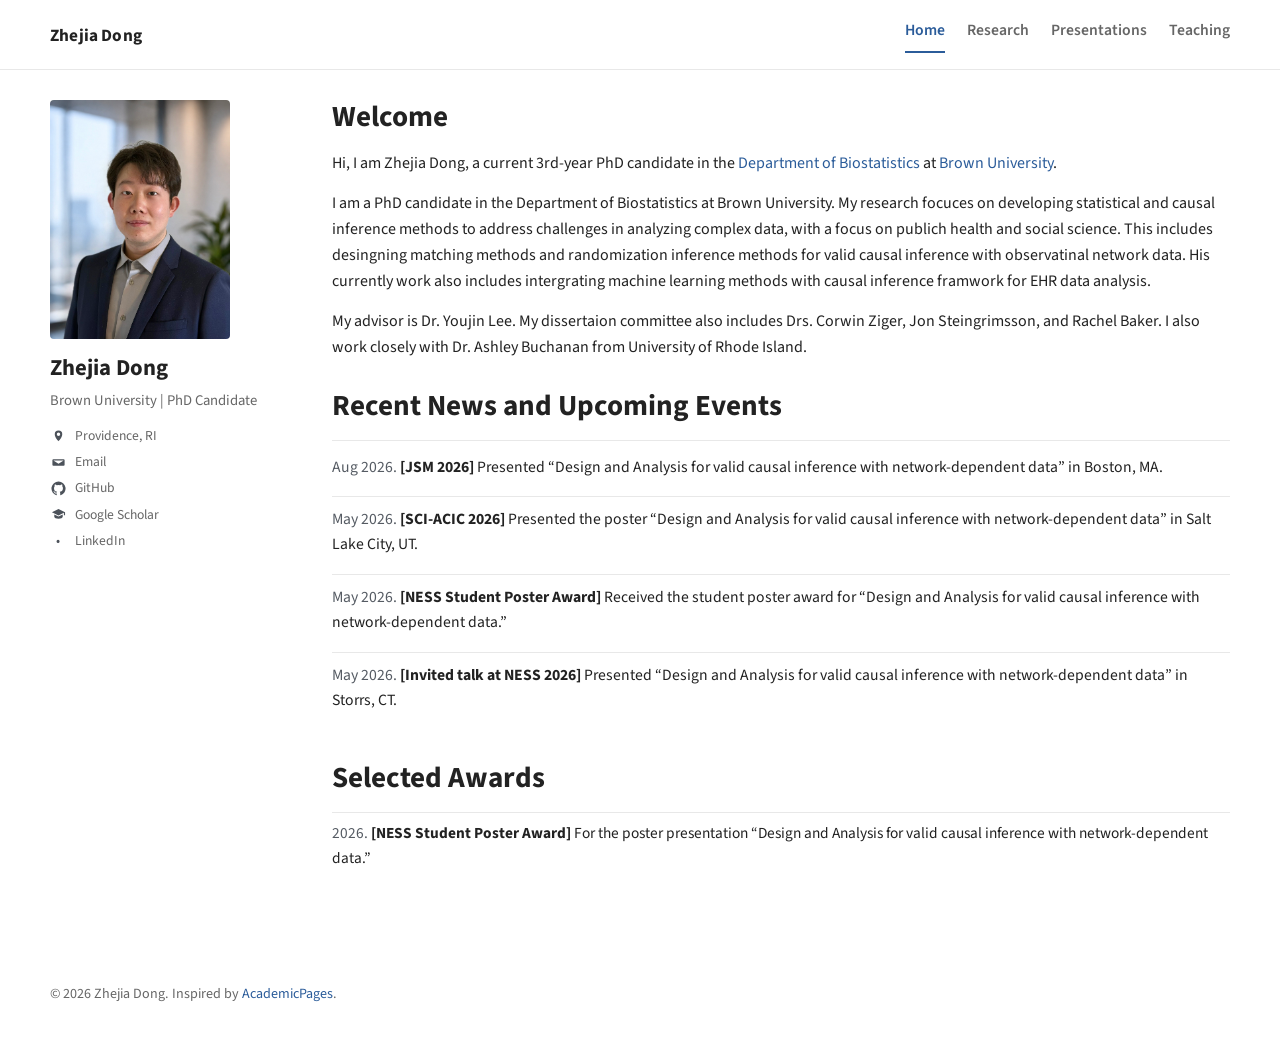
==== index.html @ 293a19c8 "backup: snapshot before markdown migration" ====
<!DOCTYPE html>
<html lang="en">
<head>
  <meta charset="UTF-8" />
  <meta name="viewport" content="width=device-width, initial-scale=1.0" />
  <title>Home | Zhejia Dong</title>
  <link rel="preconnect" href="https://fonts.googleapis.com">
  <link rel="preconnect" href="https://fonts.gstatic.com" crossorigin>
  <link href="https://fonts.googleapis.com/css2?family=Source+Sans+3:wght@400;600;700&display=swap" rel="stylesheet">
  <link rel="stylesheet" href="assets/style.css" />
</head>
<body data-page="home">
  <header class="site-header">
    <div class="site-header__inner">
      <a class="site-brand" href="index.html" data-brand-name>Zhejia Dong</a>
      <nav class="site-nav" aria-label="Main navigation">
        <a href="index.html" data-nav="home">Home</a>
        <a href="research.html" data-nav="research">Research</a>
        <a href="presentations.html" data-nav="presentations">Presentations</a>
        <a href="teaching.html" data-nav="teaching">Teaching</a>
      </nav>
    </div>
  </header>

  <main class="layout">
    <aside class="sidebar" aria-label="Profile sidebar">
      <div class="profile-card">
        <img class="profile-card__photo" src="assets/images/avatar-placeholder.svg" alt="Profile placeholder" data-profile-photo />
        <h1 class="profile-card__name" data-profile-name>Zhejia Dong</h1>
        <p class="profile-card__title" data-profile-title>Assistant Professor / Researcher</p>
        <ul class="profile-card__links" data-profile-links></ul>
      </div>
    </aside>

    <article class="content-column">
      <section class="content-panel hero-panel">
        <h2 class="content-panel__title">Welcome</h2>
        <div class="rich-text" data-home-intro></div>
      </section>

      <section class="content-panel">
        <h2 class="content-panel__title">Recent News and Upcoming Events</h2>
        <div class="news-list" data-news-list></div>
      </section>

      <section class="content-panel">
        <h2 class="content-panel__title">Selected Awards</h2>
        <div class="news-list news-list--compact" data-awards-list></div>
      </section>
    </article>
  </main>

  <footer class="site-footer">
    <p data-site-footer></p>
  </footer>

  <script src="assets/site-data.js"></script>
  <script src="assets/site.js"></script>
</body>
</html>
---- assets/style.css ----
:root {
  --bg: #ffffff;
  --text: #222222;
  --muted: #666666;
  --line: #e8e8e8;
  --accent: #2b5c9a;
  --max-width: 1180px;
  --sidebar-width: 240px;
}

* { box-sizing: border-box; }
html { scroll-behavior: smooth; }
body {
  margin: 0;
  font-family: 'Source Sans 3', -apple-system, BlinkMacSystemFont, 'Segoe UI', sans-serif;
  background: var(--bg);
  color: var(--text);
  line-height: 1.62;
}

a {
  color: var(--accent);
  text-decoration: none;
}

a:hover {
  text-decoration: underline;
}

.site-header {
  background: #ffffff;
  border-bottom: 1px solid var(--line);
}

.site-header__inner,
.layout,
.site-footer {
  width: min(calc(100% - 40px), var(--max-width));
  margin: 0 auto;
}

.site-header__inner {
  display: flex;
  justify-content: space-between;
  align-items: center;
  gap: 24px;
  padding: 18px 0 16px;
}

.site-brand {
  color: var(--text);
  font-size: 1.08rem;
  font-weight: 700;
  letter-spacing: 0.01em;
}

.site-nav {
  display: flex;
  flex-wrap: wrap;
  gap: 22px;
}

.site-nav a {
  color: var(--muted);
  font-size: 0.98rem;
  font-weight: 600;
  padding-bottom: 8px;
  border-bottom: 2px solid transparent;
}

.site-nav a.is-active {
  color: var(--accent);
  border-color: var(--accent);
}

.layout {
  display: grid;
  grid-template-columns: minmax(210px, var(--sidebar-width)) minmax(0, 1fr);
  gap: 42px;
  padding: 30px 0 54px;
  align-items: start;
}

.sidebar {
  position: sticky;
  top: 28px;
}

.profile-card {
  padding: 0;
}

.profile-card__photo {
  width: 100%;
  max-width: 180px;
  height: auto;
  display: block;
  margin: 0 0 16px;
  border-radius: 4px;
  object-fit: cover;
}

.profile-card__name {
  margin: 0 0 8px;
  font-size: 1.42rem;
  line-height: 1.15;
  font-weight: 700;
}

.profile-card__title {
  margin: 0 0 14px;
  color: var(--muted);
  font-size: 0.92rem;
}

.profile-card__links {
  list-style: none;
  margin: 0;
  padding: 0;
}

.profile-card__links li {
  display: flex;
  align-items: center;
  gap: 9px;
  margin: 0 0 8px;
  color: var(--muted);
  font-size: 0.85rem;
  line-height: 1.35;
}

.profile-card__links span.label {
  display: inline-block;
  min-width: 78px;
  color: var(--text);
  font-weight: 700;
}

.profile-card__links a {
  color: var(--muted);
}

.profile-card__links a:hover {
  color: var(--accent);
}

.profile-link-icon {
  display: inline-flex;
  width: 16px;
  min-width: 16px;
  justify-content: center;
  align-items: center;
  color: #4c525a;
  line-height: 1;
}

.profile-link-icon svg {
  width: 15px;
  height: 15px;
  fill: currentColor;
}

.profile-link-icon--text {
  font-size: 0.9rem;
  font-weight: 700;
}

.content-column {
  min-width: 0;
}

.content-panel {
  padding: 0;
  margin: 0 0 32px;
}

.hero-panel {
  margin-bottom: 28px;
}

.content-panel__title,
.content-panel__subtitle {
  margin: 0 0 16px;
  color: var(--text);
  line-height: 1.2;
}

.content-panel__title {
  font-size: 1.82rem;
  font-weight: 700;
}

.content-panel__subtitle {
  font-size: 1.28rem;
  font-weight: 700;
  margin-top: 26px;
}

.rich-text p {
  margin: 0 0 14px;
  font-size: 1rem;
}

.news-list {
  display: block;
}

.news-item {
  padding: 10px 0 16px;
  border-top: 1px solid var(--line);
}

.news-item:first-child {
  padding-top: 14px;
}

.news-item__lead {
  margin: 0;
  font-size: 0.98rem;
  line-height: 1.62;
}

.news-item__date {
  color: #555b63;
}

.news-item__label {
  font-weight: 700;
}

.news-item__details {
  margin: 6px 0 0 22px;
  padding-left: 18px;
  color: #4e555d;
  font-size: 0.96rem;
  font-style: italic;
}

.news-list--compact .news-item {
  padding: 8px 0 12px;
}

.news-list--compact .news-item__lead {
  font-size: 0.96rem;
}

.timeline-list,
.card-list {
  display: block;
}

.timeline-item,
.info-card {
  padding: 12px 0 14px;
  border: 0;
  border-bottom: 1px solid var(--line);
  background: transparent;
}

.timeline-item:first-child,
.info-card:first-child {
  padding-top: 4px;
}

.timeline-item:last-child,
.info-card:last-child {
  border-bottom: 0;
}

.timeline-item__meta,
.info-card__meta {
  color: var(--muted);
  font-size: 0.92rem;
  margin-bottom: 6px;
}

.timeline-item__title,
.info-card__title {
  margin: 0 0 6px;
  font-size: 1.04rem;
  line-height: 1.35;
}

.timeline-item__body,
.info-card__body {
  margin: 0;
  font-size: 0.98rem;
}

.info-card__award,
.info-card__note {
  margin: 6px 0 0;
  font-size: 0.92rem;
}

.info-card__award {
  color: var(--text);
  font-weight: 600;
}

.info-card__note {
  color: var(--muted);
}

.pill-row {
  display: flex;
  flex-wrap: wrap;
  gap: 8px;
  margin-top: 10px;
}

.pill {
  display: inline-flex;
  align-items: center;
  border-radius: 999px;
  background: #f3f6fb;
  color: var(--accent);
  padding: 4px 10px;
  font-size: 0.82rem;
  font-weight: 600;
}

.link-row {
  display: flex;
  flex-wrap: wrap;
  gap: 16px;
  margin-top: 8px;
}

.link-row a {
  font-weight: 600;
  font-size: 0.92rem;
}

.presentation-list {
  display: block;
}

.presentation-year {
  margin: 0 0 14px;
  font-size: 0.94rem;
  font-weight: 700;
  color: #4b5259;
}

.presentation-item {
  margin: 0 0 24px;
}

.presentation-line,
.presentation-title,
.presentation-award,
.presentation-note {
  margin: 0;
}

.presentation-line {
  font-size: 0.96rem;
  line-height: 1.55;
  color: #495058;
}

.presentation-month {
  font-weight: 500;
}

.presentation-tag {
  font-weight: 700;
}

.presentation-title {
  margin-top: 2px;
  font-size: 0.96rem;
  line-height: 1.55;
  color: var(--text);
}

.presentation-award,
.presentation-note {
  margin-top: 4px;
  font-size: 0.92rem;
}

.presentation-award {
  font-weight: 600;
}

.site-footer {
  padding: 0 0 36px;
  color: var(--muted);
  font-size: 0.88rem;
}

@media (max-width: 920px) {
  .layout {
    grid-template-columns: 1fr;
    gap: 28px;
  }

  .sidebar {
    position: static;
  }

  .profile-card__photo {
    max-width: 170px;
  }
}

@media (max-width: 640px) {
  .site-header__inner {
    flex-direction: column;
    align-items: flex-start;
  }

  .site-nav {
    gap: 16px;
  }

  .content-panel__title {
    font-size: 1.7rem;
  }

  .content-panel__subtitle {
    font-size: 1.28rem;
  }

  .rich-text p,
  .news-item__lead,
  .presentation-line,
  .presentation-title,
  .timeline-item__body,
  .info-card__body {
    font-size: 0.96rem;
  }
}
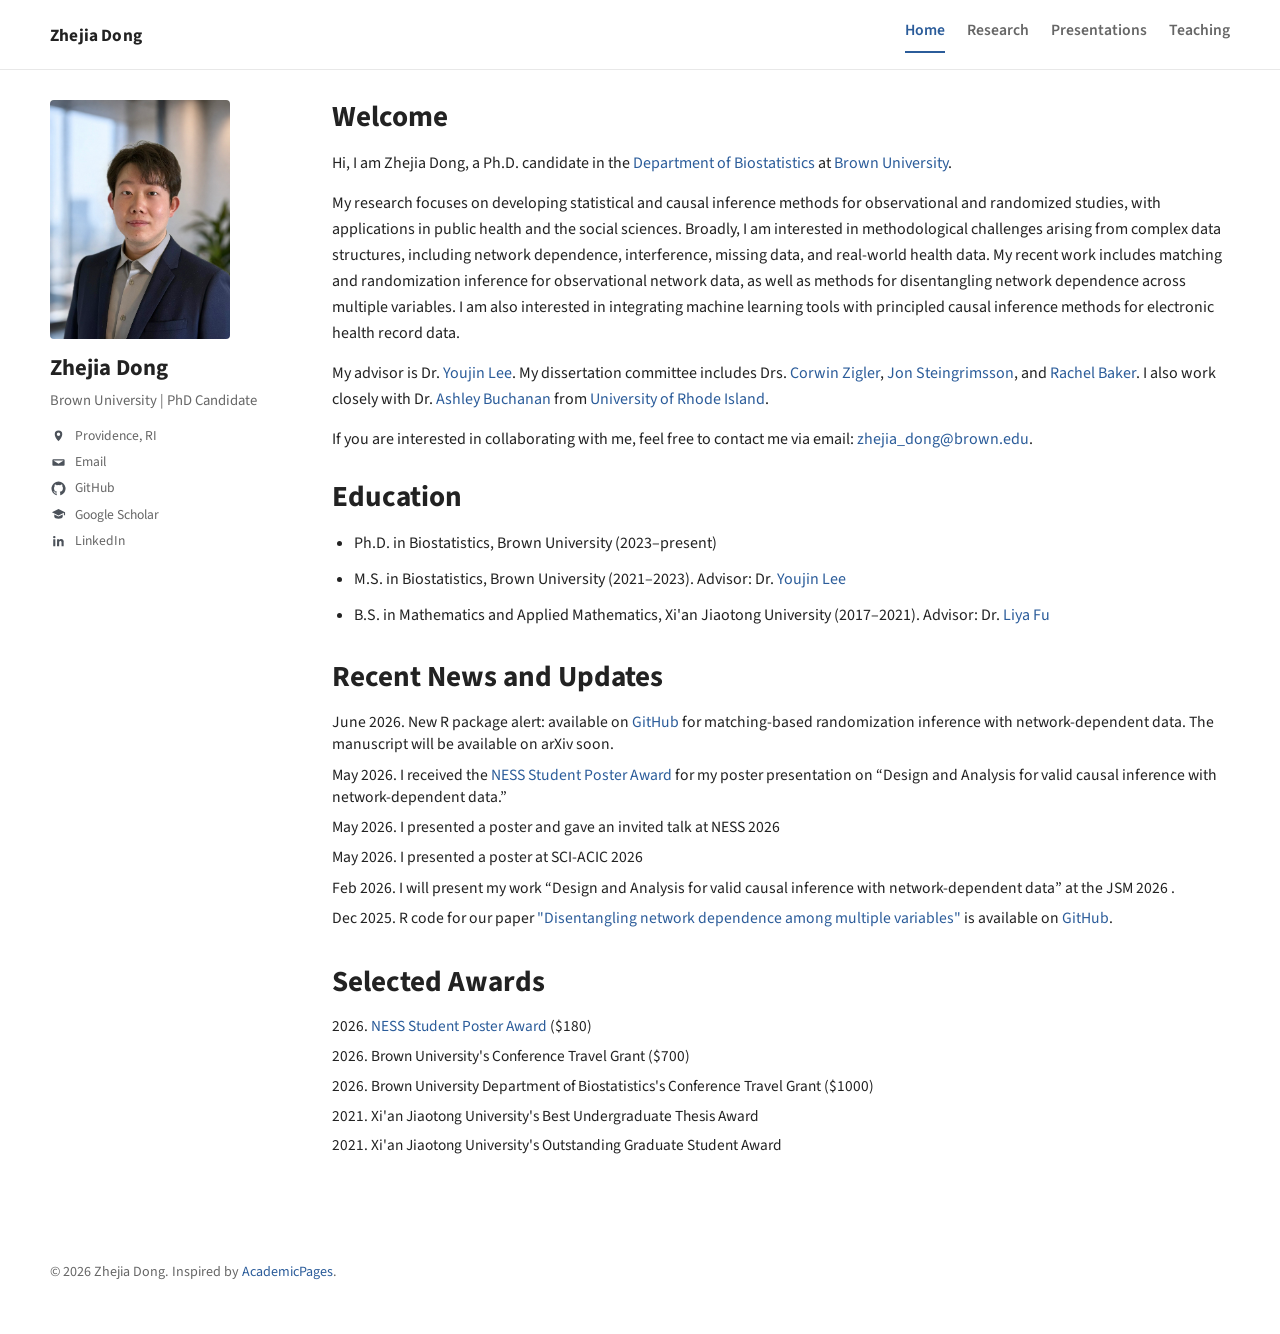
==== commit 843ba4fc: "feat: finalize personal website content structure and styling" ====
--- a/index.html
+++ b/index.html
@@ -8,7 +8,9 @@
   <link rel="preconnect" href="https://fonts.googleapis.com">
   <link rel="preconnect" href="https://fonts.gstatic.com" crossorigin>
   <link href="https://fonts.googleapis.com/css2?family=Source+Sans+3:wght@400;600;700&display=swap" rel="stylesheet">
-  <link rel="stylesheet" href="assets/style.css" />
+  <script>
+    document.write('<link rel="stylesheet" href="assets/style.css?v=' + Date.now() + '">');
+  </script>
 </head>
 <body data-page="home">
   <header class="site-header">
@@ -26,7 +28,7 @@
   <main class="layout">
     <aside class="sidebar" aria-label="Profile sidebar">
       <div class="profile-card">
-        <img class="profile-card__photo" src="assets/images/avatar-placeholder.svg" alt="Profile placeholder" data-profile-photo />
+        <img class="profile-card__photo" src="assets/images/profile.jpg" alt="Zhejia Dong photo" data-profile-photo />
         <h1 class="profile-card__name" data-profile-name>Zhejia Dong</h1>
         <p class="profile-card__title" data-profile-title>Assistant Professor / Researcher</p>
         <ul class="profile-card__links" data-profile-links></ul>
@@ -40,7 +42,12 @@
       </section>
 
       <section class="content-panel">
-        <h2 class="content-panel__title">Recent News and Upcoming Events</h2>
+        <h2 class="content-panel__title">Education</h2>
+        <div class="card-list" data-education-list></div>
+      </section>
+
+      <section class="content-panel">
+        <h2 class="content-panel__title">Recent News and Updates</h2>
         <div class="news-list" data-news-list></div>
       </section>
 
@@ -55,7 +62,11 @@
     <p data-site-footer></p>
   </footer>
 
-  <script src="assets/site-data.js"></script>
-  <script src="assets/site.js"></script>
+  <script>
+    const assetVersion = Date.now();
+    document.write('<script src="assets/site-data.js?v=' + assetVersion + '"><\/script>');
+    document.write('<script src="assets/home-data.js?v=' + assetVersion + '"><\/script>');
+    document.write('<script src="assets/site.js?v=' + assetVersion + '"><\/script>');
+  </script>
 </body>
 </html>
--- a/assets/style.css
+++ b/assets/style.css
@@ -206,18 +206,22 @@
 }
 
 .news-item {
-  padding: 10px 0 16px;
-  border-top: 1px solid var(--line);
+  padding: 0 0 4px;
+  border-top: 0;
+}
+
+.news-item + .news-item {
+  margin-top: 4px;
 }
 
 .news-item:first-child {
-  padding-top: 14px;
+  padding-top: 0;
 }
 
 .news-item__lead {
   margin: 0;
   font-size: 0.98rem;
-  line-height: 1.62;
+  line-height: 1.42;
 }
 
 .news-item__date {
@@ -226,6 +230,21 @@
 
 .news-item__label {
   font-weight: 700;
+}
+
+[data-news-list] .news-item,
+[data-awards-list] .news-item {
+  padding-bottom: 4px;
+}
+
+[data-news-list] .news-item + .news-item,
+[data-awards-list] .news-item + .news-item {
+  margin-top: 4px;
+}
+
+[data-news-list] .news-item__lead,
+[data-awards-list] .news-item__lead {
+  line-height: 1.42;
 }
 
 .news-item__details {
@@ -237,11 +256,16 @@
 }
 
 .news-list--compact .news-item {
-  padding: 8px 0 12px;
+  padding: 0 0 4px;
+}
+
+.news-list--compact .news-item + .news-item {
+  margin-top: 4px;
 }
 
 .news-list--compact .news-item__lead {
   font-size: 0.96rem;
+  line-height: 1.42;
 }
 
 .timeline-list,
@@ -249,22 +273,104 @@
   display: block;
 }
 
+.numbered-list {
+  counter-reset: item;
+}
+
+.numbered-list > .info-card,
+.numbered-list > .presentation-item {
+  position: relative;
+  padding-left: 34px;
+}
+
+.numbered-list > .info-card::before,
+.numbered-list > .presentation-item::before {
+  counter-increment: item;
+  content: counter(item) ".";
+  position: absolute;
+  left: 0;
+  top: 12px;
+  width: 24px;
+  color: #555b63;
+  font-size: 0.98rem;
+  font-weight: 600;
+  line-height: 1.4;
+}
+
+.numbered-list > .info-card:first-child::before,
+.numbered-list > .presentation-item:first-of-type::before {
+  top: 4px;
+}
+
+.numbered-list > .info-card.info-card--simple {
+  display: grid;
+  grid-template-columns: 28px minmax(0, 1fr);
+  column-gap: 6px;
+  align-items: start;
+  padding-left: 0;
+}
+
+.numbered-list > .presentation-item {
+  display: grid;
+  grid-template-columns: 28px minmax(0, 1fr);
+  column-gap: 6px;
+  align-items: start;
+  padding-left: 0;
+}
+
+.numbered-list > .info-card.info-card--simple::before,
+.numbered-list > .presentation-item::before {
+  position: static;
+  width: auto;
+  line-height: 1.6;
+}
+
+.numbered-list > .info-card.info-card--simple .info-card__plain,
+.numbered-list > .presentation-item > * {
+  grid-column: 2;
+}
+
+.simple-list {
+  margin: 8px 0 0 0;
+  padding-left: 22px;
+}
+
+.simple-list li {
+  margin: 0 0 10px;
+  font-size: 1rem;
+  line-height: 1.6;
+  font-weight: 400;
+}
+
+.simple-lines {
+  margin: 4px 0 0;
+}
+
+.simple-lines__item {
+  margin: 0 0 12px;
+  font-size: 0.98rem;
+  line-height: 1.6;
+}
+
 .timeline-item,
 .info-card {
-  padding: 12px 0 14px;
+  padding: 0 0 12px;
   border: 0;
-  border-bottom: 1px solid var(--line);
   background: transparent;
+}
+
+.info-card + .info-card,
+.timeline-item + .timeline-item {
+  margin-top: 16px;
+}
+
+.info-card--simple {
+  padding: 0 0 10px;
 }
 
 .timeline-item:first-child,
 .info-card:first-child {
-  padding-top: 4px;
-}
-
-.timeline-item:last-child,
-.info-card:last-child {
-  border-bottom: 0;
+  padding-top: 0;
 }
 
 .timeline-item__meta,
@@ -276,26 +382,44 @@
 
 .timeline-item__title,
 .info-card__title {
-  margin: 0 0 6px;
-  font-size: 1.04rem;
+  margin: 0 0 4px;
+  font-size: 1.01rem;
   line-height: 1.35;
+  font-weight: 600;
+}
+
+.info-card__title a {
+  color: inherit;
+  text-decoration: none;
+}
+
+.info-card__title a:hover {
+  color: var(--accent);
+  text-decoration: underline;
 }
 
 .timeline-item__body,
 .info-card__body {
   margin: 0;
+  font-size: 0.97rem;
+}
+
+.info-card__plain {
+  margin: 0;
   font-size: 0.98rem;
+  line-height: 1.6;
 }
 
 .info-card__award,
 .info-card__note {
-  margin: 6px 0 0;
-  font-size: 0.92rem;
+  margin: 3px 0 0;
+  font-size: 0.9rem;
+  line-height: 1.5;
 }
 
 .info-card__award {
   color: var(--text);
-  font-weight: 600;
+  font-weight: 500;
 }
 
 .info-card__note {
@@ -323,13 +447,18 @@
 .link-row {
   display: flex;
   flex-wrap: wrap;
-  gap: 16px;
-  margin-top: 8px;
+  gap: 12px;
+  margin-top: 6px;
 }
 
 .link-row a {
-  font-weight: 600;
-  font-size: 0.92rem;
+  font-weight: 500;
+  font-size: 0.9rem;
+  text-decoration: none;
+}
+
+.link-row a:hover {
+  text-decoration: underline;
 }
 
 .presentation-list {
@@ -344,11 +473,16 @@
 }
 
 .presentation-item {
-  margin: 0 0 24px;
+  margin: 0 0 18px;
+}
+
+.presentation-item--simple {
+  margin: 0 0 12px;
 }
 
 .presentation-line,
 .presentation-title,
+.presentation-body,
 .presentation-award,
 .presentation-note {
   margin: 0;
@@ -358,6 +492,23 @@
   font-size: 0.96rem;
   line-height: 1.55;
   color: #495058;
+}
+
+.presentation-line a {
+  color: var(--accent);
+  text-decoration: none;
+}
+
+.presentation-line a:hover {
+  color: var(--accent);
+  text-decoration: underline;
+}
+
+.presentation-body {
+  margin-top: 4px;
+  font-size: 0.96rem;
+  line-height: 1.55;
+  color: var(--text);
 }
 
 .presentation-month {
